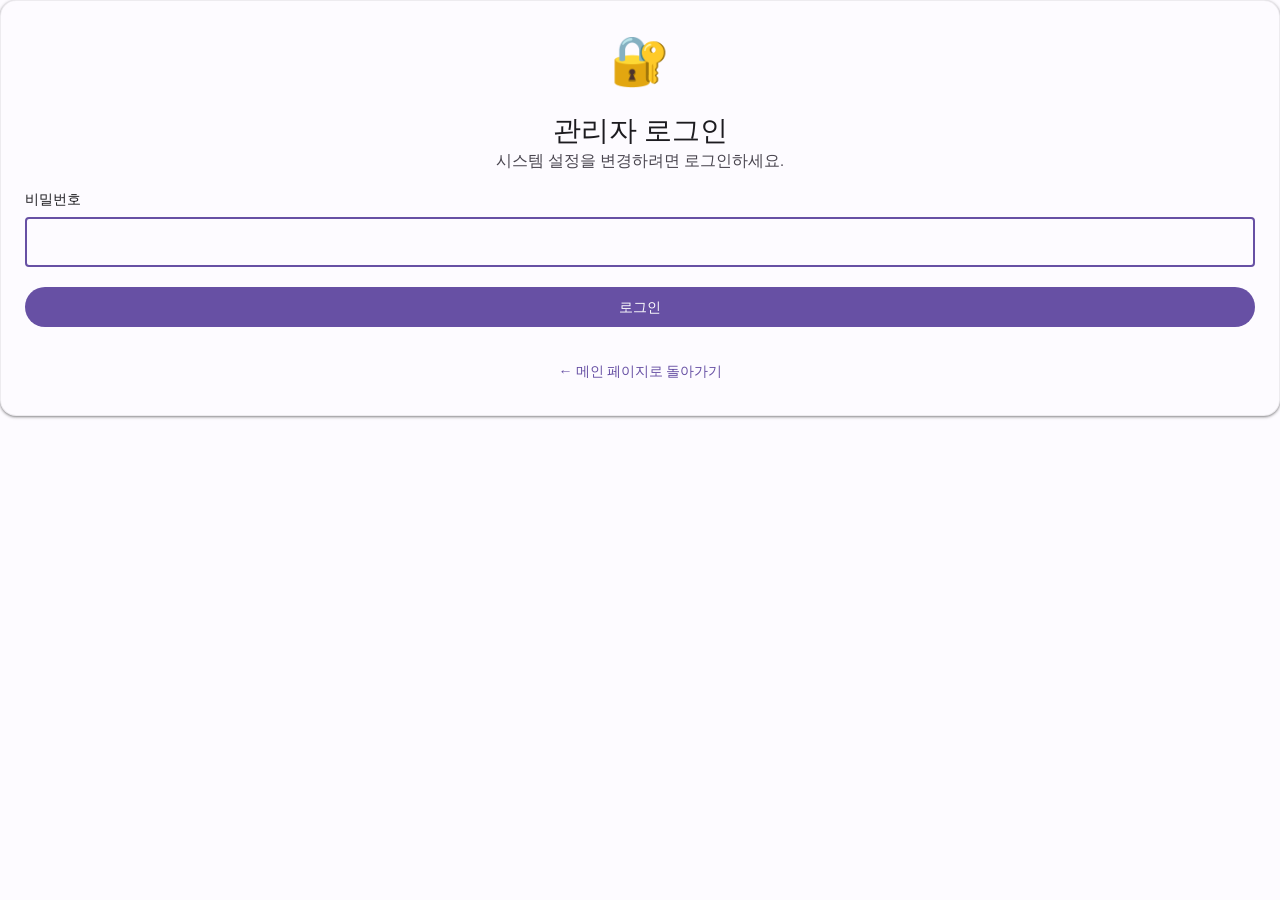
==== static/login.html @ 8eb1a5eb "feat(ui): refactor frontend to modern Material Design 3 and SPA architecture" ====
<!DOCTYPE html>
<html lang="ko">
<head>
    <meta charset="UTF-8">
    <meta name="viewport" content="width=device-width, initial-scale=1.0">
    <title>관리자 로그인 - AI News Briefing</title>
    <link rel="preconnect" href="https://fonts.googleapis.com">
    <link rel="preconnect" href="https://fonts.gstatic.com" crossorigin>
    <link href="https://fonts.googleapis.com/css2?family=Roboto:wght@400;500;700&display=swap" rel="stylesheet">
    <link rel="stylesheet" href="/static/css/style.css">
    <script>
        // Init theme immediately
        const savedTheme = localStorage.getItem('theme') || 'system';
        const prefersDark = window.matchMedia('(prefers-color-scheme: dark)').matches;
        if (savedTheme === 'system') {
            document.documentElement.setAttribute('data-theme', prefersDark ? 'dark' : 'light');
        } else {
            document.documentElement.setAttribute('data-theme', savedTheme);
        }
    </script>
</head>
<body>
    <div class="login-container">
        <div class="card">
            <div class="text-center mb-4">
                <span style="font-size: 3rem;">🔐</span>
                <h1 style="margin-top: 16px; font: var(--md-sys-typescale-headline-medium);">관리자 로그인</h1>
                <p style="color: var(--md-sys-color-on-surface-variant);">시스템 설정을 변경하려면 로그인하세요.</p>
            </div>
            
            <form id="loginForm" onsubmit="handleLogin(event)">
                <div class="form-group">
                    <label for="password" class="form-label">비밀번호</label>
                    <input type="password" id="password" name="password" class="text-field" required autofocus>
                </div>
                
                <div id="errorMessage" style="color: var(--md-sys-color-error); margin-bottom: 16px; display: none; text-align: center;">
                    비밀번호가 올바르지 않습니다.
                </div>

                <button type="submit" class="btn btn-primary" style="width: 100%;">로그인</button>
            </form>

            <div class="text-center" style="margin-top: 24px;">
                <a href="/" class="btn btn-text">← 메인 페이지로 돌아가기</a>
            </div>
        </div>
    </div>

    <script>
        async function handleLogin(event) {
            event.preventDefault();
            const password = document.getElementById('password').value;
            const errorMessage = document.getElementById('errorMessage');
            const submitBtn = event.target.querySelector('button[type="submit"]');
            
            submitBtn.disabled = true;
            submitBtn.textContent = '로그인 중...';
            errorMessage.style.display = 'none';

            try {
                // Form data 형식으로 전송
                const formData = new URLSearchParams();
                formData.append('password', password);

                const response = await fetch('/admin/login', {
                    method: 'POST',
                    headers: { 'Content-Type': 'application/x-www-form-urlencoded' },
                    body: formData
                });
                
                if (response.ok) {
                    const data = await response.json();
                    sessionStorage.setItem('admin_token', data.token);
                    window.location.href = '/admin/settings';
                } else {
                    errorMessage.style.display = 'block';
                    document.getElementById('password').value = '';
                }
            } catch (error) {
                console.error(error);
                errorMessage.textContent = '로그인 요청 중 오류가 발생했습니다.';
                errorMessage.style.display = 'block';
            } finally {
                submitBtn.disabled = false;
                submitBtn.textContent = '로그인';
            }
        }
    </script>
</body>
</html>
---- static/css/style.css ----
:root {
    /* Material Design 3 Color Tokens - Light Theme (Default) */
    --md-sys-color-primary: #6750A4;
    --md-sys-color-on-primary: #FFFFFF;
    --md-sys-color-primary-container: #EADDFF;
    --md-sys-color-on-primary-container: #21005D;
    
    --md-sys-color-secondary: #625B71;
    --md-sys-color-on-secondary: #FFFFFF;
    --md-sys-color-secondary-container: #E8DEF8;
    --md-sys-color-on-secondary-container: #1D192B;
    
    --md-sys-color-tertiary: #7D5260;
    --md-sys-color-on-tertiary: #FFFFFF;
    --md-sys-color-tertiary-container: #FFD8E4;
    --md-sys-color-on-tertiary-container: #31111D;
    
    --md-sys-color-error: #B3261E;
    --md-sys-color-on-error: #FFFFFF;
    --md-sys-color-error-container: #F9DEDC;
    --md-sys-color-on-error-container: #410E0B;
    
    --md-sys-color-background: #FDFBFF;
    --md-sys-color-on-background: #1C1B1F;
    --md-sys-color-surface: #FDFBFF;
    --md-sys-color-on-surface: #1C1B1F;
    
    --md-sys-color-surface-variant: #E7E0EC;
    --md-sys-color-on-surface-variant: #49454F;
    --md-sys-color-outline: #79747E;
    
    /* Elevations */
    --md-sys-elevation-1: 0px 1px 3px 1px rgba(0, 0, 0, 0.15), 0px 1px 2px 0px rgba(0, 0, 0, 0.3);
    --md-sys-elevation-2: 0px 2px 6px 2px rgba(0, 0, 0, 0.15), 0px 1px 2px 0px rgba(0, 0, 0, 0.3);
    --md-sys-elevation-3: 0px 4px 8px 3px rgba(0, 0, 0, 0.15), 0px 1px 3px 0px rgba(0, 0, 0, 0.3);

    /* Typography */
    --md-sys-typescale-display-large: 400 57px/64px 'Roboto', sans-serif;
    --md-sys-typescale-headline-large: 400 32px/40px 'Roboto', sans-serif;
    --md-sys-typescale-headline-medium: 400 28px/36px 'Roboto', sans-serif;
    --md-sys-typescale-title-large: 400 22px/28px 'Roboto', sans-serif;
    --md-sys-typescale-body-large: 400 16px/24px 'Roboto', sans-serif;
    --md-sys-typescale-body-medium: 400 14px/20px 'Roboto', sans-serif;
    --md-sys-typescale-label-large: 500 14px/20px 'Roboto', sans-serif;

    /* Spacing & Layout */
    --layout-max-width: 1200px;
    --border-radius-lg: 16px;
    --border-radius-md: 12px;
    --border-radius-sm: 8px;
}

/* Dark Theme */
@media (prefers-color-scheme: dark) {
    :root {
        --md-sys-color-primary: #D0BCFF;
        --md-sys-color-on-primary: #381E72;
        --md-sys-color-primary-container: #4F378B;
        --md-sys-color-on-primary-container: #EADDFF;
        
        --md-sys-color-secondary: #CCC2DC;
        --md-sys-color-on-secondary: #332D41;
        --md-sys-color-secondary-container: #4A4458;
        --md-sys-color-on-secondary-container: #E8DEF8;
        
        --md-sys-color-tertiary: #EFB8C8;
        --md-sys-color-on-tertiary: #492532;
        --md-sys-color-tertiary-container: #633B48;
        --md-sys-color-on-tertiary-container: #FFD8E4;
        
        --md-sys-color-error: #F2B8B5;
        --md-sys-color-on-error: #601410;
        --md-sys-color-error-container: #8C1D18;
        --md-sys-color-on-error-container: #F9DEDC;
        
        --md-sys-color-background: #1C1B1F;
        --md-sys-color-on-background: #E6E1E5;
        --md-sys-color-surface: #1C1B1F;
        --md-sys-color-on-surface: #E6E1E5;
        
        --md-sys-color-surface-variant: #49454F;
        --md-sys-color-on-surface-variant: #CAC4D0;
        --md-sys-color-outline: #938F99;
    }
}

[data-theme="dark"] {
    --md-sys-color-primary: #D0BCFF;
    --md-sys-color-on-primary: #381E72;
    --md-sys-color-primary-container: #4F378B;
    --md-sys-color-on-primary-container: #EADDFF;
    
    --md-sys-color-secondary: #CCC2DC;
    --md-sys-color-on-secondary: #332D41;
    --md-sys-color-secondary-container: #4A4458;
    --md-sys-color-on-secondary-container: #E8DEF8;
    
    --md-sys-color-background: #1C1B1F;
    --md-sys-color-on-background: #E6E1E5;
    --md-sys-color-surface: #1C1B1F;
    --md-sys-color-on-surface: #E6E1E5;
    
    --md-sys-color-surface-variant: #49454F;
    --md-sys-color-on-surface-variant: #CAC4D0;
    --md-sys-color-outline: #938F99;
}

[data-theme="light"] {
    --md-sys-color-primary: #6750A4;
    --md-sys-color-on-primary: #FFFFFF;
    --md-sys-color-background: #FDFBFF;
    --md-sys-color-on-background: #1C1B1F;
    --md-sys-color-surface: #FDFBFF;
    --md-sys-color-on-surface: #1C1B1F;
}

/* Reset & Base */
* {
    box-sizing: border-box;
    margin: 0;
    padding: 0;
}

body {
    font-family: 'Roboto', sans-serif;
    background-color: var(--md-sys-color-background);
    color: var(--md-sys-color-on-background);
    line-height: 1.5;
    transition: background-color 0.3s ease, color 0.3s ease;
}

/* Layout */
.app-bar {
    background-color: var(--md-sys-color-surface);
    color: var(--md-sys-color-on-surface);
    padding: 16px 24px;
    display: flex;
    align-items: center;
    justify-content: space-between;
    position: sticky;
    top: 0;
    z-index: 1000;
    box-shadow: var(--md-sys-elevation-1);
    border-bottom: 1px solid var(--md-sys-color-surface-variant);
}

.logo-area {
    display: flex;
    align-items: center;
    gap: 12px;
}

.logo-icon {
    font-size: 24px;
}

.app-title {
    font: var(--md-sys-typescale-title-large);
    font-weight: 500;
}

.main-container {
    max-width: var(--layout-max-width);
    margin: 0 auto;
    padding: 24px;
    display: grid;
    grid-template-columns: 1fr 320px;
    gap: 24px;
}

/* Components: Cards */
.card {
    background-color: var(--md-sys-color-surface);
    border-radius: var(--border-radius-lg);
    padding: 24px;
    margin-bottom: 16px;
    box-shadow: var(--md-sys-elevation-1);
    border: 1px solid var(--md-sys-color-outline);
    border-color: rgba(121, 116, 126, 0.12); /* Subtle border */
}

.card-title {
    font: var(--md-sys-typescale-title-large);
    color: var(--md-sys-color-on-surface);
    margin-bottom: 16px;
    display: flex;
    align-items: center;
    gap: 8px;
}

.highlight-card {
    border: 2px solid var(--md-sys-color-primary-container);
    background: linear-gradient(to bottom right, var(--md-sys-color-surface), rgba(103, 80, 164, 0.03));
}

.status-card {
    background-color: var(--md-sys-color-secondary-container);
    color: var(--md-sys-color-on-secondary-container);
}

/* Components: Tabs */
.tabs {
    display: flex;
    gap: 8px;
    margin-bottom: 24px;
    border-bottom: 1px solid var(--md-sys-color-outline);
    padding-bottom: 0;
}

.tab {
    padding: 12px 24px;
    background: none;
    border: none;
    border-bottom: 2px solid transparent;
    color: var(--md-sys-color-on-surface-variant);
    font: var(--md-sys-typescale-label-large);
    cursor: pointer;
    transition: all 0.2s;
}

.tab:hover {
    background-color: var(--md-sys-color-surface-variant);
}

.tab.active {
    color: var(--md-sys-color-primary);
    border-bottom-color: var(--md-sys-color-primary);
}

/* Buttons */
.btn {
    padding: 10px 24px;
    border-radius: 20px;
    border: none;
    font: var(--md-sys-typescale-label-large);
    cursor: pointer;
    transition: all 0.2s;
    display: inline-flex;
    align-items: center;
    gap: 8px;
    text-decoration: none;
    justify-content: center;
    min-height: 40px;
}

.btn-primary {
    background-color: var(--md-sys-color-primary);
    color: var(--md-sys-color-on-primary);
}

.btn-primary:hover {
    box-shadow: var(--md-sys-elevation-1);
    background-color: color-mix(in srgb, var(--md-sys-color-primary), white 10%);
}

.btn-secondary {
    background-color: var(--md-sys-color-secondary-container);
    color: var(--md-sys-color-on-secondary-container);
}

.btn-secondary:hover {
    box-shadow: var(--md-sys-elevation-1);
    background-color: color-mix(in srgb, var(--md-sys-color-secondary-container), black 5%);
}

.btn-outlined {
    background-color: transparent;
    border: 1px solid var(--md-sys-color-outline);
    color: var(--md-sys-color-primary);
}

.btn-outlined:hover {
    background-color: var(--md-sys-color-surface-variant);
}

.btn-text {
    background-color: transparent;
    color: var(--md-sys-color-primary);
    padding: 4px 12px;
}

.btn-text:hover {
    background-color: var(--md-sys-color-surface-variant);
}

/* Form Elements */
.form-group {
    margin-bottom: 20px;
    display: flex;
    flex-direction: column;
}

.form-label {
    margin-bottom: 8px;
    color: var(--md-sys-color-on-surface);
    font: var(--md-sys-typescale-label-large);
}

.text-field, .select-field {
    width: 100%;
    box-sizing: border-box;
    padding: 12px 16px;
    background-color: var(--md-sys-color-surface);
    border: 1px solid var(--md-sys-color-outline);
    border-radius: 4px;
    color: var(--md-sys-color-on-surface);
    font: var(--md-sys-typescale-body-large);
    transition: all 0.2s;
    appearance: none;
}

.text-field:focus, .select-field:focus {
    outline: none;
    border-color: var(--md-sys-color-primary);
    border-width: 2px;
    padding: 11px 15px;
}

.text-field-area {
    min-height: 120px;
    font-family: monospace;
    line-height: 1.4;
}

/* Settings Layout */
.settings-layout {
    display: grid;
    grid-template-columns: repeat(auto-fit, minmax(350px, 1fr));
    gap: 24px;
}

.settings-col {
    display: flex;
    flex-direction: column;
}

/* Env Grid */
.env-grid {
    display: flex;
    flex-direction: column;
    gap: 12px;
}

.env-item {
    background-color: var(--md-sys-color-surface);
    border: 1px solid var(--md-sys-color-surface-variant);
    border-radius: 8px;
    padding: 12px 16px;
    display: flex;
    flex-direction: column;
    gap: 4px;
    transition: background-color 0.2s;
}

.env-item:hover {
    background-color: rgba(0,0,0,0.01);
}

.env-label-row {
    display: flex;
    align-items: center;
    gap: 8px;
}

.env-label-text {
    font: var(--md-sys-typescale-label-large);
    color: var(--md-sys-color-secondary);
}

.env-value {
    font-family: 'Roboto Mono', monospace;
    color: var(--md-sys-color-on-surface);
    font-size: 0.95rem;
    word-break: break-all;
    margin-left: 16px;
}

.status-indicator {
    width: 8px;
    height: 8px;
    border-radius: 50%;
    flex-shrink: 0;
}
.status-ok { background-color: #27ae60; }
.status-error { background-color: var(--md-sys-color-error); }

/* Select Wrapper for Arrow */
.select-wrapper {
    position: relative;
    width: 100%;
}
.select-wrapper::after {
    content: "▼";
    font-size: 0.8rem;
    position: absolute;
    right: 16px;
    top: 50%;
    transform: translateY(-50%);
    pointer-events: none;
    color: var(--md-sys-color-outline);
}

/* Toast */
.toast {
    position: fixed;
    bottom: 24px;
    left: 50%;
    transform: translateX(-50%);
    background-color: var(--md-sys-color-on-surface);
    color: var(--md-sys-color-surface);
    padding: 14px 28px;
    border-radius: 28px;
    box-shadow: var(--md-sys-elevation-3);
    font: var(--md-sys-typescale-body-medium);
    opacity: 0;
    transition: opacity 0.3s, transform 0.3s;
    pointer-events: none;
    z-index: 2000;
}
.toast.show {
    opacity: 0.95;
    transform: translateX(-50%) translateY(0);
}

/* Utils */
.hidden { display: none !important; }
.text-center { text-align: center; }
.mb-4 { margin-bottom: 16px; }

/* Responsive */
@media (max-width: 900px) {
    .settings-layout {
        grid-template-columns: 1fr;
    }
    .main-container {
        grid-template-columns: 1fr;
    }
    .sidebar {
        position: static;
        order: -1;
    }
}
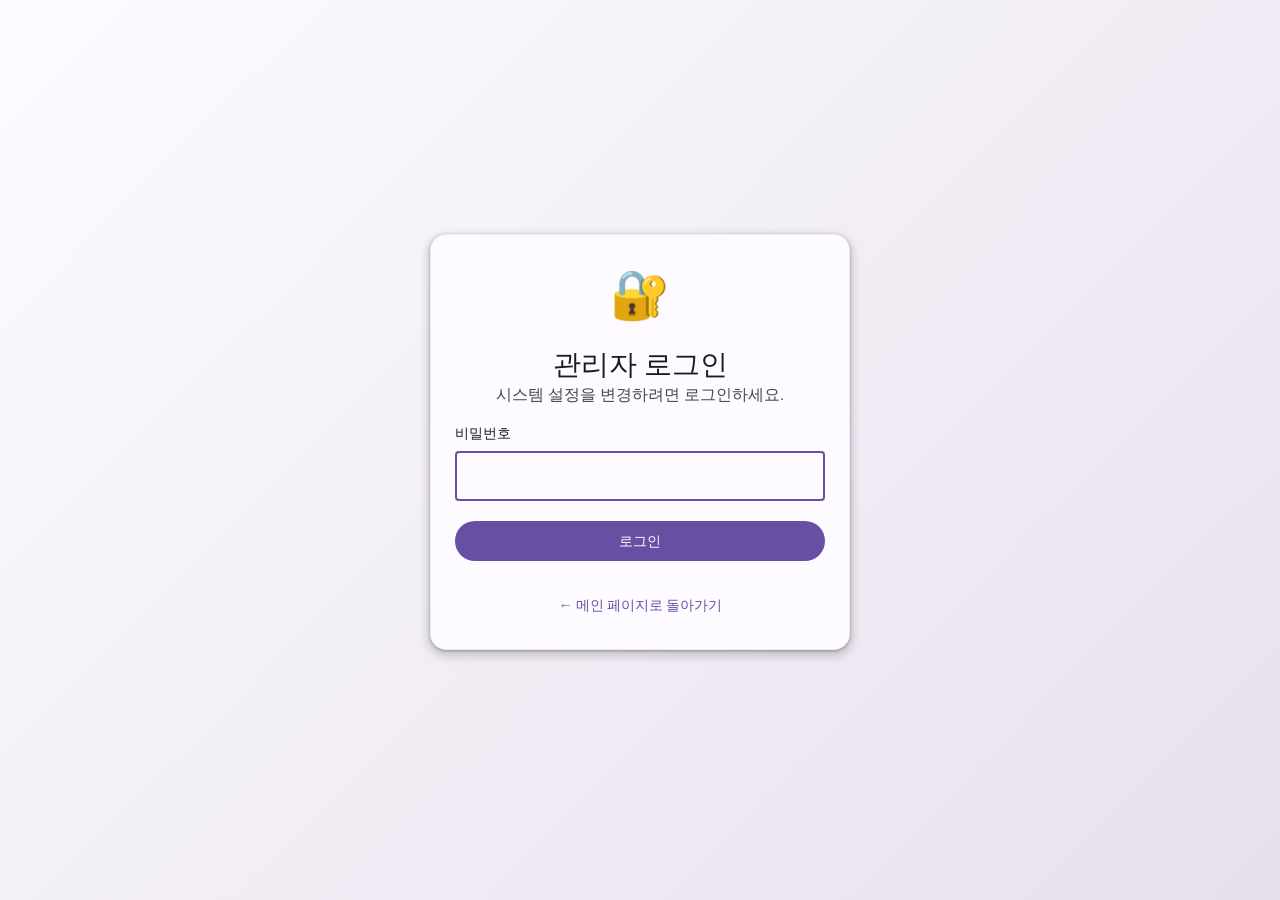
==== commit fad2b4fc: "Update frontend static files (CSS and HTML)" ====
--- a/static/login.html
+++ b/static/login.html
@@ -7,7 +7,7 @@
     <link rel="preconnect" href="https://fonts.googleapis.com">
     <link rel="preconnect" href="https://fonts.gstatic.com" crossorigin>
     <link href="https://fonts.googleapis.com/css2?family=Roboto:wght@400;500;700&display=swap" rel="stylesheet">
-    <link rel="stylesheet" href="/static/css/style.css">
+    <link rel="stylesheet" href="/static/css/style.css?v=2">
     <script>
         // Init theme immediately
         const savedTheme = localStorage.getItem('theme') || 'system';
--- a/static/css/style.css
+++ b/static/css/style.css
@@ -159,6 +159,31 @@
     font-weight: 500;
 }
 
+.actions {
+    display: flex;
+    align-items: center;
+    gap: 8px;
+}
+
+.theme-toggle {
+    background: none;
+    border: none;
+    font-size: 1.5rem;
+    cursor: pointer;
+    padding: 8px;
+    border-radius: 50%;
+    transition: background-color 0.2s;
+    display: flex;
+    align-items: center;
+    justify-content: center;
+    min-width: 40px;
+    min-height: 40px;
+}
+
+.theme-toggle:hover {
+    background-color: var(--md-sys-color-surface-variant);
+}
+
 .main-container {
     max-width: var(--layout-max-width);
     margin: 0 auto;
@@ -166,6 +191,24 @@
     display: grid;
     grid-template-columns: 1fr 320px;
     gap: 24px;
+}
+
+/* Login Page Layout */
+.login-container {
+    min-height: 100vh;
+    display: flex;
+    align-items: center;
+    justify-content: center;
+    padding: 24px;
+    background: linear-gradient(135deg, 
+        var(--md-sys-color-background) 0%, 
+        var(--md-sys-color-surface-variant) 100%);
+}
+
+.login-container .card {
+    width: 100%;
+    max-width: 420px;
+    box-shadow: var(--md-sys-elevation-3);
 }
 
 /* Components: Cards */
@@ -198,6 +241,24 @@
     color: var(--md-sys-color-on-secondary-container);
 }
 
+.status-info {
+    display: flex;
+    justify-content: space-between;
+    align-items: center;
+    flex-wrap: wrap;
+    gap: 10px;
+}
+
+.status-title {
+    font-size: 1.1rem;
+    margin-bottom: 4px;
+}
+
+.status-text {
+    font-size: 0.9rem;
+    opacity: 0.9;
+}
+
 /* Components: Tabs */
 .tabs {
     display: flex;
@@ -227,6 +288,15 @@
     border-bottom-color: var(--md-sys-color-primary);
 }
 
+.tab-info {
+    color: var(--md-sys-color-on-surface-variant);
+}
+
+.loading-state {
+    text-align: center;
+    padding: 40px;
+}
+
 /* Buttons */
 .btn {
     padding: 10px 24px;
@@ -323,15 +393,26 @@
 }
 
 /* Settings Layout */
+.settings-page .main-container {
+    grid-template-columns: 1fr;
+    max-width: 1400px;
+}
+
 .settings-layout {
     display: grid;
-    grid-template-columns: repeat(auto-fit, minmax(350px, 1fr));
+    grid-template-columns: repeat(auto-fit, minmax(400px, 1fr));
     gap: 24px;
+    align-items: start;
 }
 
 .settings-col {
     display: flex;
     flex-direction: column;
+    gap: 16px;
+}
+
+.settings-col .card {
+    margin-bottom: 0;
 }
 
 /* Env Grid */
@@ -422,10 +503,186 @@
     transform: translateX(-50%) translateY(0);
 }
 
+/* Sidebar */
+.sidebar {
+    position: sticky;
+    top: 88px;
+    align-self: start;
+    max-height: calc(100vh - 104px);
+    overflow-y: auto;
+}
+
+.sidebar-title {
+    font-size: 1.1rem;
+    margin-bottom: 12px;
+    color: var(--md-sys-color-on-surface);
+}
+
+.sidebar-section-title {
+    font-size: 0.9rem;
+    color: var(--md-sys-color-primary);
+    margin-top: 10px;
+}
+
+.sidebar-divider {
+    margin-top: 24px;
+    padding-top: 16px;
+    border-top: 1px solid var(--md-sys-color-outline);
+}
+
+.date-search {
+    display: flex;
+    gap: 8px;
+}
+
+.date-input {
+    padding: 8px;
+    border-radius: 8px;
+    border: 1px solid var(--md-sys-color-outline);
+    background: var(--md-sys-color-surface);
+    color: var(--md-sys-color-on-surface);
+    flex-grow: 1;
+    font: var(--md-sys-typescale-body-medium);
+}
+
+/* Date Selection */
+.date-grid {
+    display: grid;
+    grid-template-columns: repeat(2, 1fr);
+    gap: 8px;
+    margin-top: 12px;
+}
+
+.chip {
+    padding: 8px 16px;
+    background-color: var(--md-sys-color-surface-variant);
+    border: 1px solid var(--md-sys-color-outline);
+    border-radius: 16px;
+    font: var(--md-sys-typescale-label-large);
+    color: var(--md-sys-color-on-surface);
+    cursor: pointer;
+    transition: all 0.2s;
+    text-align: center;
+}
+
+.chip:hover {
+    background-color: var(--md-sys-color-primary-container);
+    border-color: var(--md-sys-color-primary);
+}
+
+.chip.active {
+    background-color: var(--md-sys-color-primary);
+    color: var(--md-sys-color-on-primary);
+    border-color: var(--md-sys-color-primary);
+}
+
+/* Article Cards */
+.article-item {
+    background-color: var(--md-sys-color-surface);
+    border: 1px solid var(--md-sys-color-outline);
+    border-color: rgba(121, 116, 126, 0.12);
+    border-radius: var(--border-radius-lg);
+    padding: 20px;
+    margin-bottom: 16px;
+    box-shadow: var(--md-sys-elevation-1);
+    transition: box-shadow 0.2s, transform 0.2s;
+}
+
+.article-item:hover {
+    box-shadow: var(--md-sys-elevation-2);
+    transform: translateY(-2px);
+}
+
+.article-header {
+    display: flex;
+    gap: 12px;
+    align-items: flex-start;
+    margin-bottom: 12px;
+}
+
+.article-index {
+    background-color: var(--md-sys-color-primary);
+    color: var(--md-sys-color-on-primary);
+    width: 32px;
+    height: 32px;
+    border-radius: 50%;
+    display: flex;
+    align-items: center;
+    justify-content: center;
+    font-weight: 700;
+    flex-shrink: 0;
+    font-size: 0.9rem;
+}
+
+.article-title {
+    font: var(--md-sys-typescale-title-large);
+    color: var(--md-sys-color-on-surface);
+    margin-bottom: 4px;
+    line-height: 1.3;
+}
+
+.article-source {
+    display: inline-block;
+    padding: 4px 12px;
+    background-color: var(--md-sys-color-secondary-container);
+    color: var(--md-sys-color-on-secondary-container);
+    border-radius: 12px;
+    font-size: 0.85rem;
+    margin-top: 4px;
+}
+
+.article-summary {
+    color: var(--md-sys-color-on-surface-variant);
+    line-height: 1.6;
+    margin-bottom: 16px;
+    font: var(--md-sys-typescale-body-large);
+}
+
+/* Loading Spinner */
+.spinner {
+    width: 48px;
+    height: 48px;
+    border: 4px solid var(--md-sys-color-surface-variant);
+    border-top-color: var(--md-sys-color-primary);
+    border-radius: 50%;
+    animation: spin 1s linear infinite;
+    margin: 0 auto;
+}
+
+@keyframes spin {
+    to { transform: rotate(360deg); }
+}
+
 /* Utils */
 .hidden { display: none !important; }
 .text-center { text-align: center; }
 .mb-4 { margin-bottom: 16px; }
+
+/* Settings Page Enhancements */
+.settings-actions {
+    display: flex;
+    gap: 12px;
+    flex-wrap: wrap;
+    align-items: center;
+    justify-content: space-between;
+}
+
+.settings-actions > div:first-child {
+    flex: 1;
+    min-width: 200px;
+}
+
+.settings-actions .btn-group {
+    display: flex;
+    gap: 10px;
+    flex-wrap: wrap;
+}
+
+.btn-grid-2 {
+    display: grid;
+    grid-template-columns: 1fr 1fr;
+    gap: 8px;
+}
 
 /* Responsive */
 @media (max-width: 900px) {
@@ -439,4 +696,14 @@
         position: static;
         order: -1;
     }
+    .settings-actions {
+        flex-direction: column;
+        align-items: stretch;
+    }
+    .settings-actions .btn-group {
+        width: 100%;
+    }
+    .settings-actions .btn-group button {
+        flex: 1;
+    }
 }
